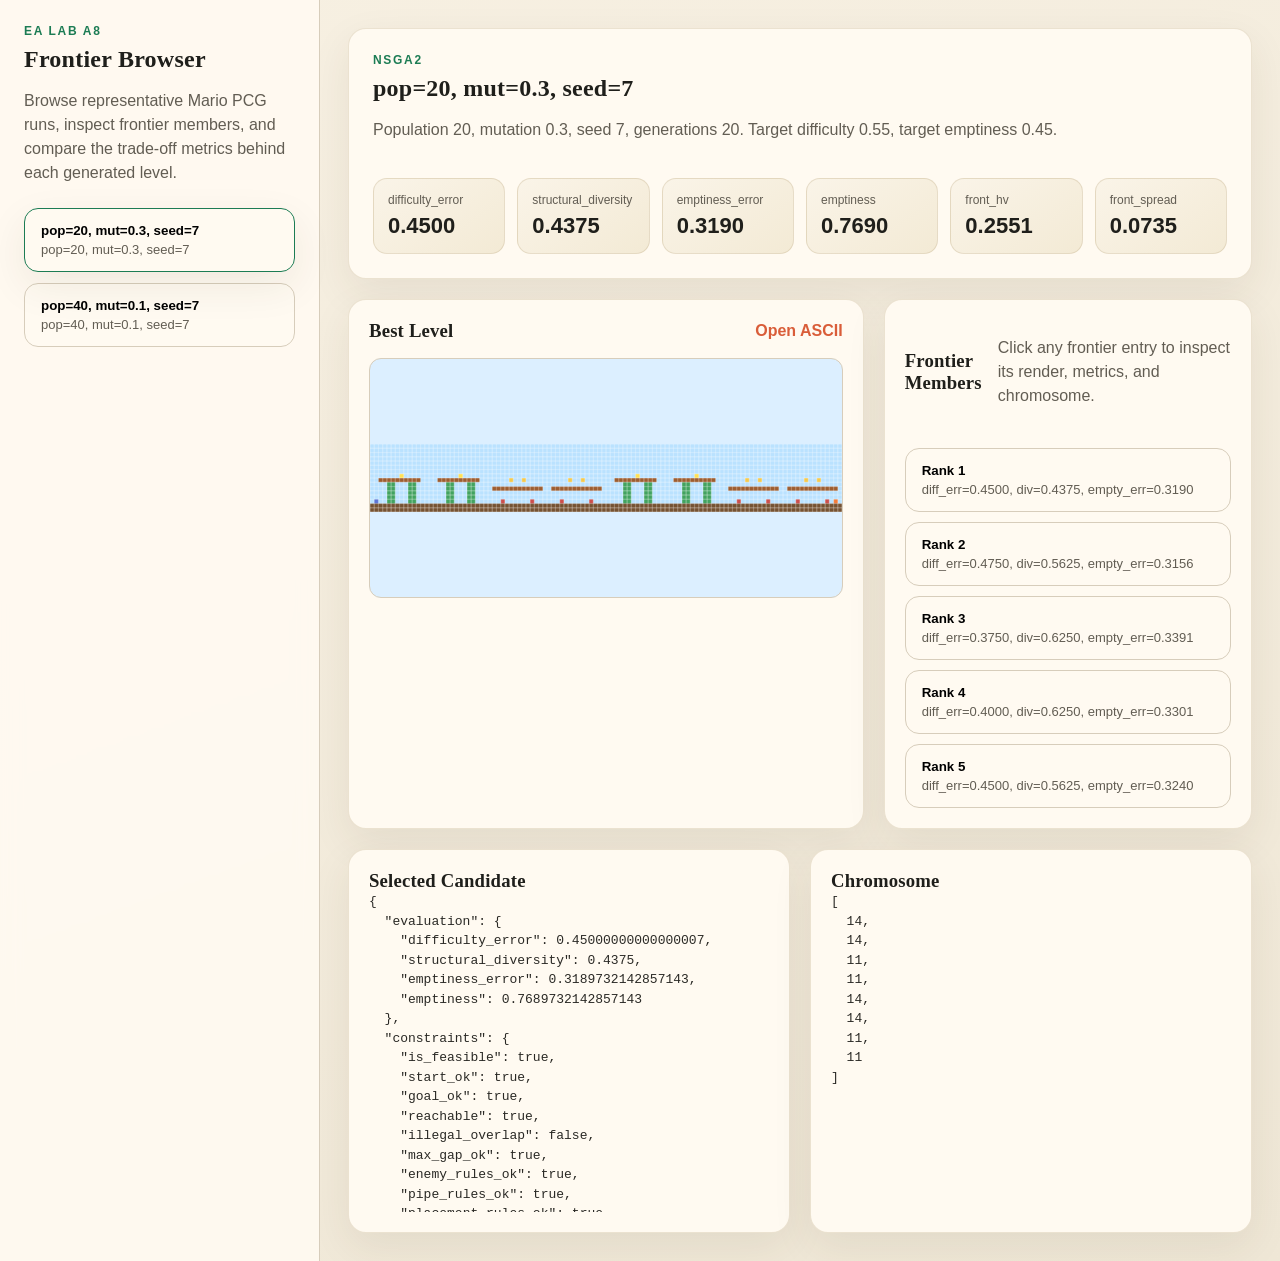
==== docs/results/frontier-browser/index.html @ c8a58a4f "feat: add frontier browser and v3 content plan" ====
<!DOCTYPE html>
<html lang="en">
  <head>
    <meta charset="UTF-8" />
    <meta name="viewport" content="width=device-width, initial-scale=1.0" />
    <title>Mario PCG Frontier Browser</title>
    <link rel="stylesheet" href="./styles.css" />
  </head>
  <body>
    <div class="page-shell">
      <aside class="sidebar">
        <div class="brand-block">
          <p class="eyebrow">EA Lab A8</p>
          <h1>Frontier Browser</h1>
          <p class="subcopy">
            Browse representative Mario PCG runs, inspect frontier members, and compare the trade-off metrics behind each generated level.
          </p>
        </div>
        <div id="case-list" class="case-list"></div>
      </aside>

      <main class="content">
        <section class="hero-panel">
          <div>
            <p id="case-tag" class="eyebrow">Showcase Case</p>
            <h2 id="case-title">Loading...</h2>
            <p id="case-summary" class="case-summary"></p>
          </div>
          <div class="metrics-grid" id="metric-cards"></div>
        </section>

        <section class="viewer-grid">
          <div class="viewer-card">
            <div class="viewer-header">
              <h3 id="viewer-title">Best Level</h3>
              <a id="viewer-json-link" class="inline-link" href="#" target="_blank" rel="noreferrer">Open summary</a>
            </div>
            <img id="viewer-image" class="viewer-image" alt="Selected level render" />
          </div>

          <div class="frontier-card">
            <div class="viewer-header">
              <h3>Frontier Members</h3>
              <p class="microcopy">Click any frontier entry to inspect its render, metrics, and chromosome.</p>
            </div>
            <div id="frontier-list" class="frontier-list"></div>
          </div>
        </section>

        <section class="detail-panel">
          <div class="detail-box">
            <h3>Selected Candidate</h3>
            <pre id="selected-metrics" class="detail-pre"></pre>
          </div>
          <div class="detail-box">
            <h3>Chromosome</h3>
            <pre id="selected-chromosome" class="detail-pre"></pre>
          </div>
        </section>
      </main>
    </div>

    <script src="./browser_data.js" defer></script>
    <script src="./app.js" defer></script>
  </body>
</html>
---- docs/results/frontier-browser/styles.css ----
:root {
  --bg: #f3efe6;
  --paper: #fffaf1;
  --ink: #1f1f1b;
  --muted: #625d53;
  --accent: #1c7c54;
  --accent-2: #d95d39;
  --line: #d7cdbb;
  --shadow: 0 14px 40px rgba(58, 46, 24, 0.08);
  --radius: 18px;
}

* {
  box-sizing: border-box;
}

body {
  margin: 0;
  font-family: "IBM Plex Sans", "Avenir Next", "Segoe UI", sans-serif;
  background: linear-gradient(160deg, #f7f0e2 0%, #efe7d6 100%);
  color: var(--ink);
}

.page-shell {
  display: grid;
  grid-template-columns: 320px 1fr;
  min-height: 100vh;
}

.sidebar {
  border-right: 1px solid var(--line);
  padding: 24px;
  background: rgba(255, 250, 241, 0.92);
  backdrop-filter: blur(10px);
}

.brand-block h1,
.hero-panel h2,
.viewer-header h3,
.detail-box h3 {
  margin: 0;
  font-family: Georgia, "Times New Roman", serif;
  letter-spacing: 0.01em;
}

.eyebrow {
  margin: 0 0 8px;
  font-size: 12px;
  font-weight: 700;
  letter-spacing: 0.14em;
  text-transform: uppercase;
  color: var(--accent);
}

.subcopy,
.case-summary,
.microcopy {
  color: var(--muted);
  line-height: 1.5;
}

.case-list,
.frontier-list {
  display: grid;
  gap: 10px;
  margin-top: 24px;
}

.case-button,
.frontier-button {
  width: 100%;
  border: 1px solid var(--line);
  background: var(--paper);
  border-radius: 14px;
  padding: 14px 16px;
  text-align: left;
  cursor: pointer;
  transition: transform 0.18s ease, border-color 0.18s ease, box-shadow 0.18s ease;
}

.case-button:hover,
.frontier-button:hover,
.case-button.active,
.frontier-button.active {
  transform: translateY(-1px);
  border-color: var(--accent);
  box-shadow: var(--shadow);
}

.content {
  padding: 28px;
  display: grid;
  gap: 20px;
}

.hero-panel,
.viewer-card,
.frontier-card,
.detail-box {
  background: var(--paper);
  border: 1px solid rgba(182, 161, 122, 0.28);
  border-radius: var(--radius);
  box-shadow: var(--shadow);
}

.hero-panel {
  padding: 24px;
  display: grid;
  gap: 20px;
}

.metrics-grid {
  display: grid;
  grid-template-columns: repeat(auto-fit, minmax(120px, 1fr));
  gap: 12px;
}

.metric-card {
  padding: 14px;
  border-radius: 14px;
  background: linear-gradient(145deg, #faf4e8 0%, #f3ead5 100%);
  border: 1px solid rgba(182, 161, 122, 0.28);
}

.metric-label {
  margin: 0 0 6px;
  color: var(--muted);
  font-size: 12px;
}

.metric-value {
  margin: 0;
  font-size: 22px;
  font-weight: 700;
}

.viewer-grid {
  display: grid;
  grid-template-columns: 1.4fr 1fr;
  gap: 20px;
}

.viewer-card,
.frontier-card,
.detail-box {
  padding: 20px;
}

.viewer-header {
  display: flex;
  justify-content: space-between;
  align-items: center;
  gap: 16px;
  margin-bottom: 16px;
}

.inline-link {
  color: var(--accent-2);
  text-decoration: none;
  font-weight: 600;
}

.viewer-image {
  width: 100%;
  border-radius: 12px;
  border: 1px solid var(--line);
  background: #dcefff;
}

.frontier-title {
  margin: 0 0 4px;
  font-weight: 700;
}

.frontier-meta {
  margin: 0;
  color: var(--muted);
  font-size: 13px;
}

.detail-panel {
  display: grid;
  grid-template-columns: 1fr 1fr;
  gap: 20px;
}

.detail-pre {
  margin: 0;
  white-space: pre-wrap;
  word-break: break-word;
  font-size: 13px;
  line-height: 1.5;
  color: #2a2925;
  max-height: 320px;
  overflow: auto;
}

.viewer-image {
  display: block;
  min-height: 240px;
  object-fit: contain;
}

@media (max-width: 1000px) {
  .page-shell {
    grid-template-columns: 1fr;
  }

  .viewer-grid,
  .detail-panel {
    grid-template-columns: 1fr;
  }
}
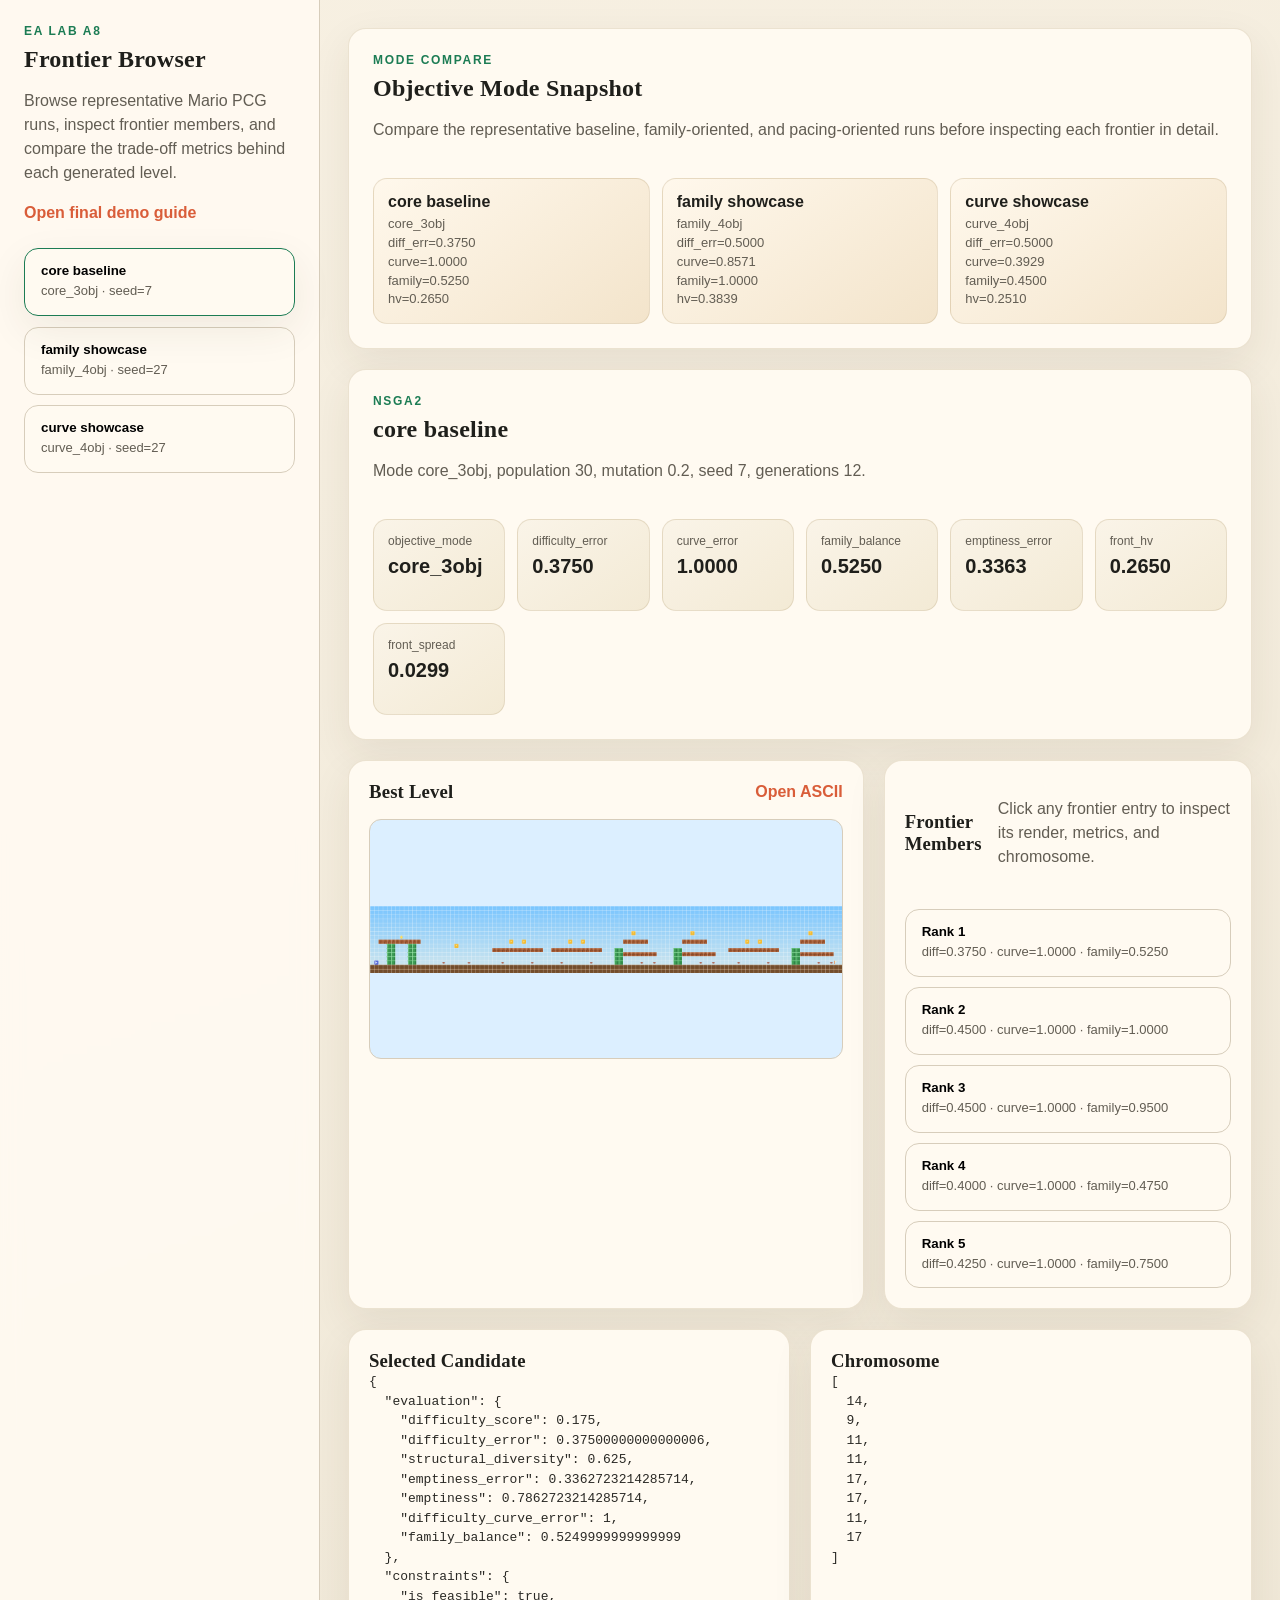
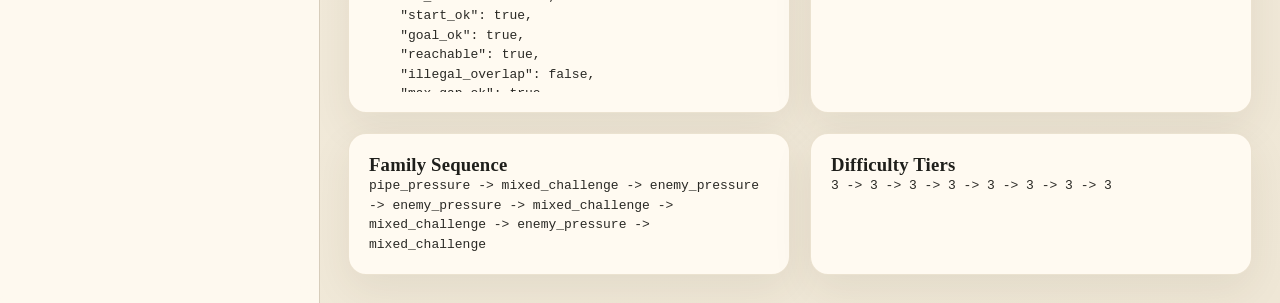
==== commit abc0a623: "feat: add semantic objective study and final demo artifacts" ====
--- a/docs/results/frontier-browser/index.html
+++ b/docs/results/frontier-browser/index.html
@@ -15,11 +15,25 @@
           <p class="subcopy">
             Browse representative Mario PCG runs, inspect frontier members, and compare the trade-off metrics behind each generated level.
           </p>
+          <p class="subcopy">
+            <a class="inline-link" href="../FINAL_DEMO_GUIDE_CN.md" target="_blank" rel="noreferrer">Open final demo guide</a>
+          </p>
         </div>
         <div id="case-list" class="case-list"></div>
       </aside>
 
       <main class="content">
+        <section class="hero-panel">
+          <div>
+            <p class="eyebrow">Mode Compare</p>
+            <h2>Objective Mode Snapshot</h2>
+            <p class="case-summary">
+              Compare the representative baseline, family-oriented, and pacing-oriented runs before inspecting each frontier in detail.
+            </p>
+          </div>
+          <div id="compare-grid" class="compare-grid"></div>
+        </section>
+
         <section class="hero-panel">
           <div>
             <p id="case-tag" class="eyebrow">Showcase Case</p>
@@ -57,6 +71,17 @@
             <pre id="selected-chromosome" class="detail-pre"></pre>
           </div>
         </section>
+
+        <section class="detail-panel">
+          <div class="detail-box">
+            <h3>Family Sequence</h3>
+            <pre id="selected-families" class="detail-pre"></pre>
+          </div>
+          <div class="detail-box">
+            <h3>Difficulty Tiers</h3>
+            <pre id="selected-tiers" class="detail-pre"></pre>
+          </div>
+        </section>
       </main>
     </div>
 
--- a/docs/results/frontier-browser/styles.css
+++ b/docs/results/frontier-browser/styles.css
@@ -115,11 +115,25 @@
   gap: 12px;
 }
 
+.compare-grid {
+  display: grid;
+  grid-template-columns: repeat(auto-fit, minmax(180px, 1fr));
+  gap: 12px;
+}
+
+.compare-card {
+  padding: 14px;
+  border-radius: 14px;
+  background: linear-gradient(145deg, #fff8ec 0%, #f3e4cb 100%);
+  border: 1px solid rgba(182, 161, 122, 0.28);
+}
+
 .metric-card {
   padding: 14px;
   border-radius: 14px;
   background: linear-gradient(145deg, #faf4e8 0%, #f3ead5 100%);
   border: 1px solid rgba(182, 161, 122, 0.28);
+  min-height: 92px;
 }
 
 .metric-label {
@@ -130,8 +144,9 @@
 
 .metric-value {
   margin: 0;
-  font-size: 22px;
+  font-size: 20px;
   font-weight: 700;
+  line-height: 1.2;
 }
 
 .viewer-grid {
@@ -176,6 +191,7 @@
   margin: 0;
   color: var(--muted);
   font-size: 13px;
+  line-height: 1.45;
 }
 
 .detail-panel {
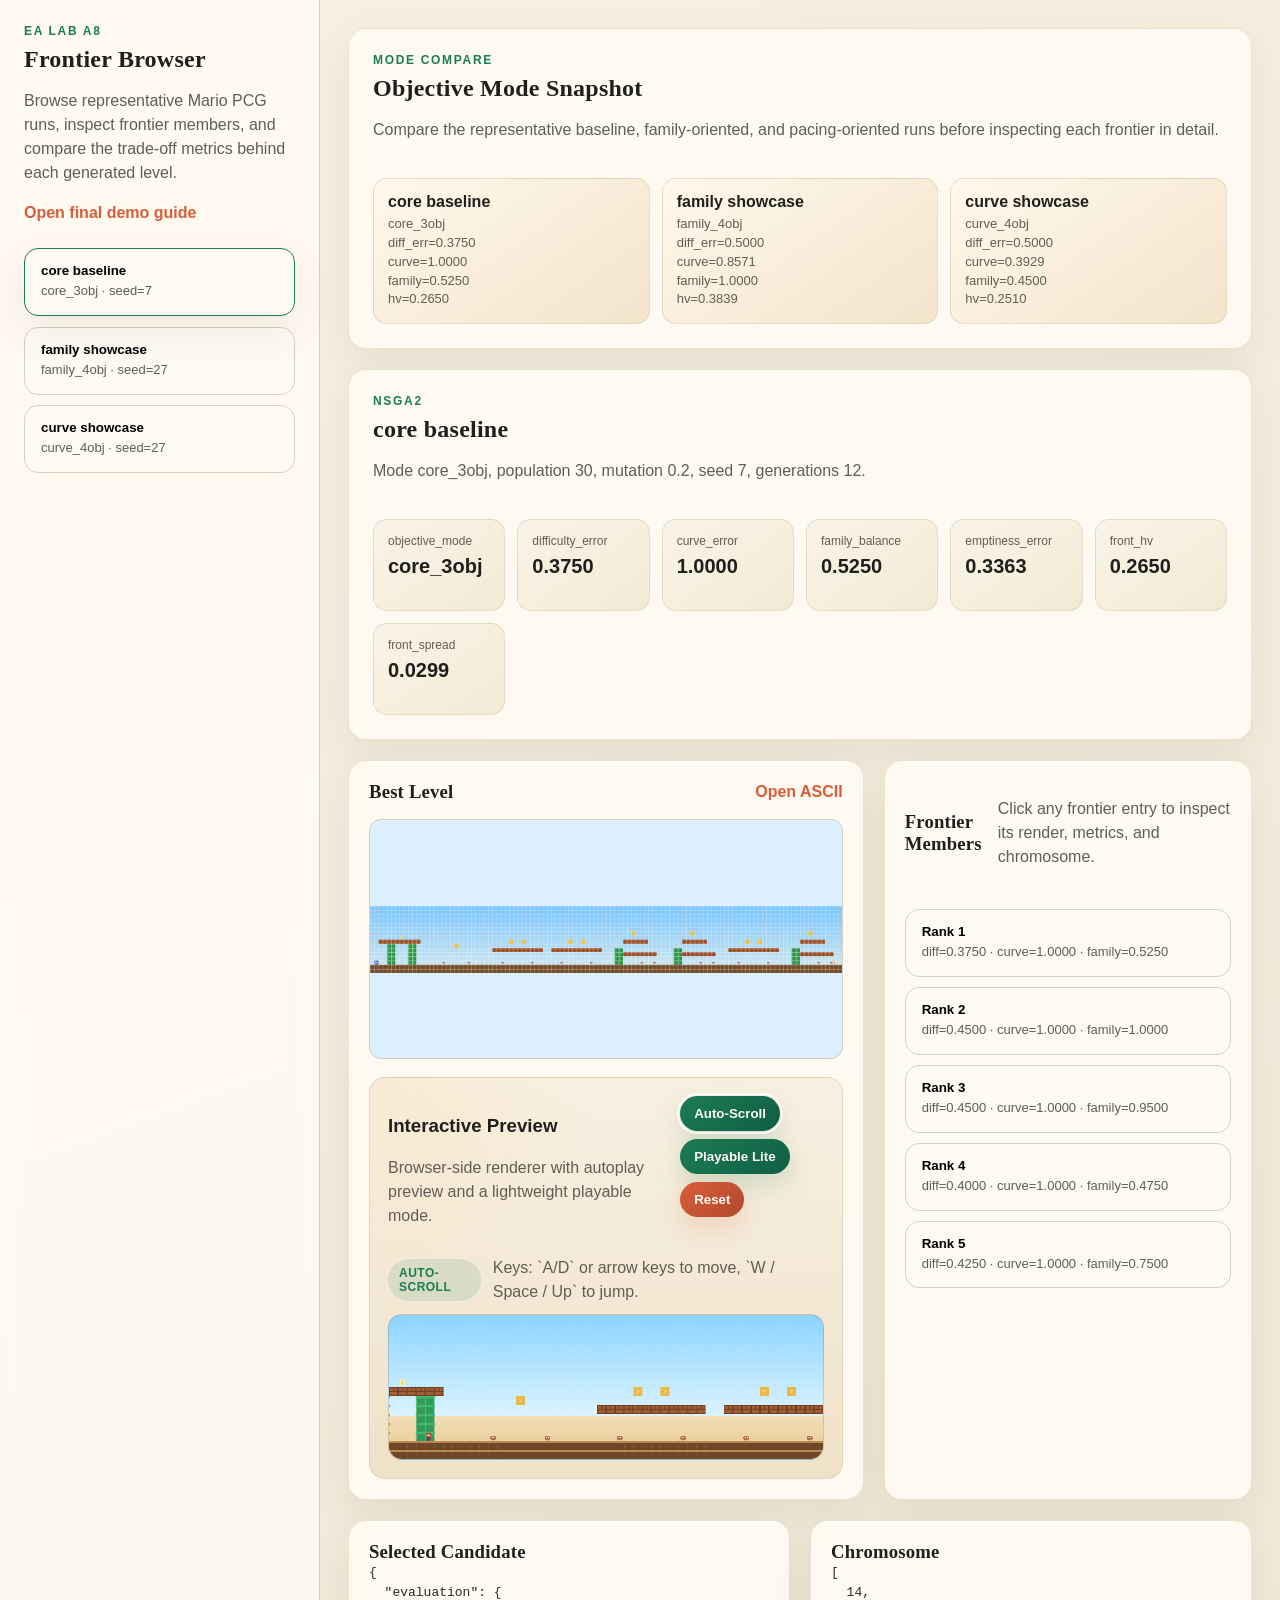
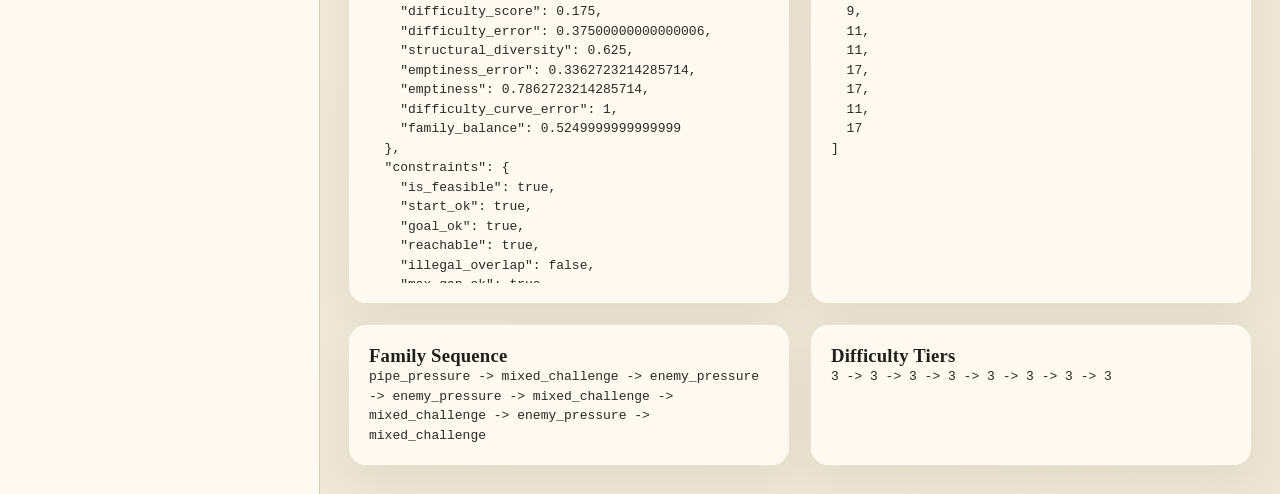
==== commit 2d94582f: "feat: add interactive frontier browser preview" ====
--- a/docs/results/frontier-browser/index.html
+++ b/docs/results/frontier-browser/index.html
@@ -50,6 +50,31 @@
               <a id="viewer-json-link" class="inline-link" href="#" target="_blank" rel="noreferrer">Open summary</a>
             </div>
             <img id="viewer-image" class="viewer-image" alt="Selected level render" />
+
+            <div class="play-shell">
+              <div class="play-header">
+                <div>
+                  <h3>Interactive Preview</h3>
+                  <p class="microcopy">
+                    Browser-side renderer with autoplay preview and a lightweight playable mode.
+                  </p>
+                </div>
+                <div class="play-controls">
+                  <button id="preview-autoplay" class="control-button" type="button">Auto-Scroll</button>
+                  <button id="preview-playable" class="control-button" type="button">Playable Lite</button>
+                  <button id="preview-reset" class="control-button ghost" type="button">Reset</button>
+                </div>
+              </div>
+
+              <div class="play-meta">
+                <span id="preview-mode-badge" class="mode-badge">Loading</span>
+                <span id="preview-hint" class="microcopy">Keys: `A/D` or arrow keys to move, `W / Space / Up` to jump.</span>
+              </div>
+
+              <div class="canvas-frame">
+                <canvas id="preview-canvas" width="960" height="320"></canvas>
+              </div>
+            </div>
           </div>
 
           <div class="frontier-card">
--- a/docs/results/frontier-browser/styles.css
+++ b/docs/results/frontier-browser/styles.css
@@ -161,6 +161,86 @@
   padding: 20px;
 }
 
+.play-shell {
+  margin-top: 18px;
+  padding: 18px;
+  border: 1px solid rgba(182, 161, 122, 0.28);
+  border-radius: 16px;
+  background:
+    radial-gradient(circle at top left, rgba(255, 220, 170, 0.28), transparent 36%),
+    linear-gradient(180deg, #f7f0e2 0%, #efe2c9 100%);
+}
+
+.play-header {
+  display: flex;
+  justify-content: space-between;
+  align-items: flex-start;
+  gap: 18px;
+  margin-bottom: 12px;
+}
+
+.play-controls {
+  display: flex;
+  flex-wrap: wrap;
+  gap: 8px;
+}
+
+.control-button {
+  border: 0;
+  border-radius: 999px;
+  padding: 10px 14px;
+  background: linear-gradient(135deg, #1c7c54 0%, #0f5f45 100%);
+  color: #fffaf1;
+  font-weight: 700;
+  cursor: pointer;
+  box-shadow: 0 10px 24px rgba(28, 124, 84, 0.18);
+}
+
+.control-button.ghost {
+  background: linear-gradient(135deg, #d95d39 0%, #b1492d 100%);
+  box-shadow: 0 10px 24px rgba(217, 93, 57, 0.18);
+}
+
+.control-button.active {
+  outline: 2px solid rgba(255, 255, 255, 0.8);
+  outline-offset: 1px;
+}
+
+.play-meta {
+  display: flex;
+  justify-content: space-between;
+  align-items: center;
+  gap: 12px;
+  margin-bottom: 10px;
+}
+
+.mode-badge {
+  display: inline-flex;
+  align-items: center;
+  padding: 7px 11px;
+  border-radius: 999px;
+  background: rgba(28, 124, 84, 0.12);
+  color: var(--accent);
+  font-weight: 700;
+  font-size: 12px;
+  letter-spacing: 0.04em;
+  text-transform: uppercase;
+}
+
+.canvas-frame {
+  overflow: hidden;
+  border-radius: 14px;
+  border: 1px solid rgba(125, 109, 84, 0.25);
+  background: linear-gradient(180deg, #89cfff 0%, #d3f0ff 65%, #f4dfb4 65%, #ead5a8 100%);
+}
+
+#preview-canvas {
+  width: 100%;
+  height: auto;
+  display: block;
+  image-rendering: pixelated;
+}
+
 .viewer-header {
   display: flex;
   justify-content: space-between;
@@ -226,4 +306,10 @@
   .detail-panel {
     grid-template-columns: 1fr;
   }
-}
+
+  .play-header,
+  .play-meta {
+    flex-direction: column;
+    align-items: flex-start;
+  }
+}
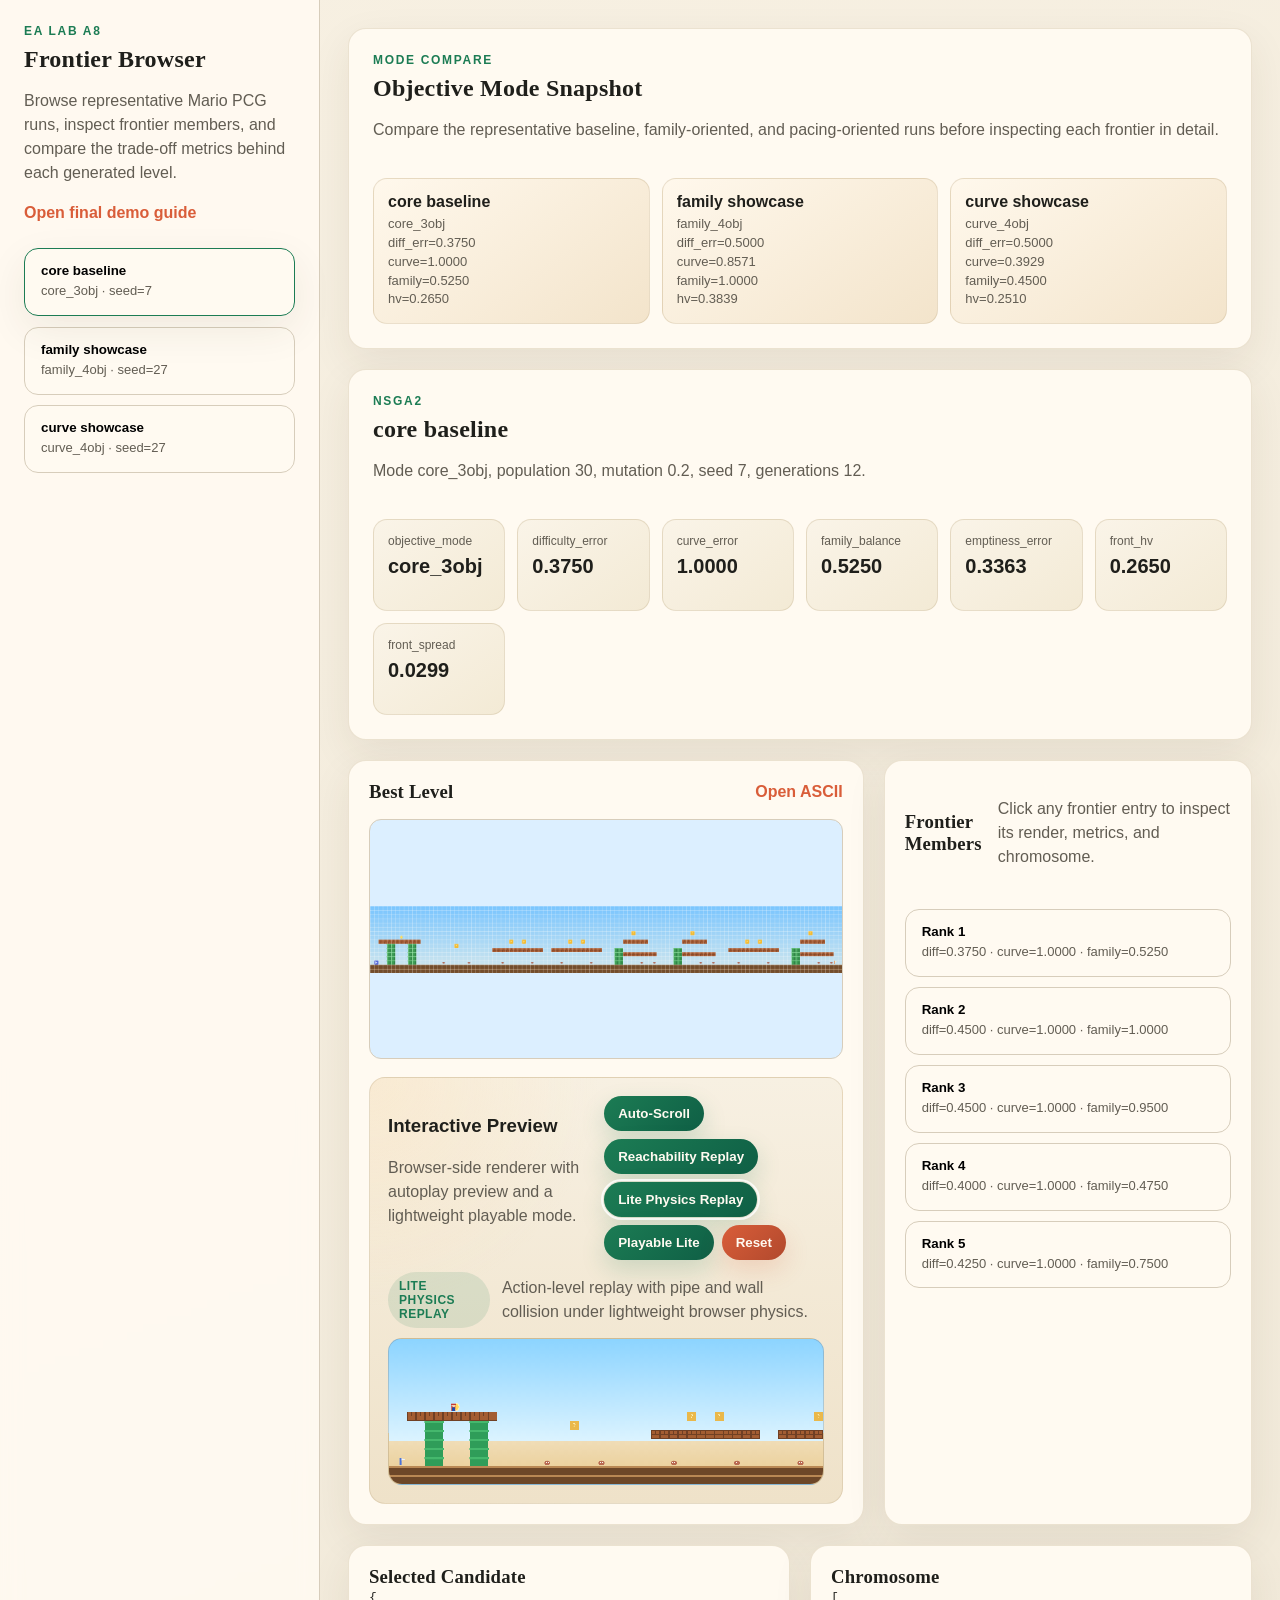
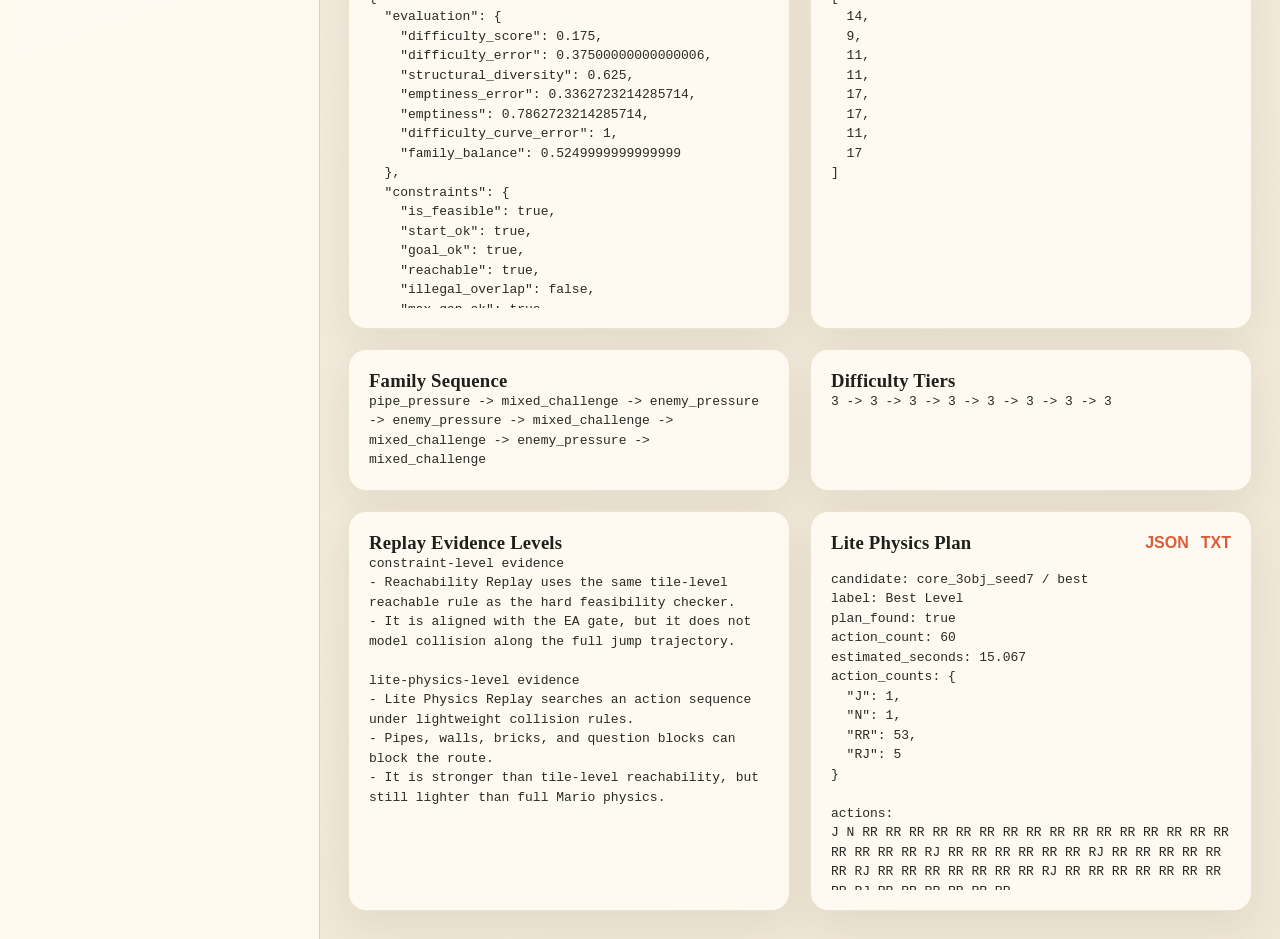
==== commit caa4b1c2: "feat: export lite physics replay evidence" ====
--- a/docs/results/frontier-browser/index.html
+++ b/docs/results/frontier-browser/index.html
@@ -61,6 +61,8 @@
                 </div>
                 <div class="play-controls">
                   <button id="preview-autoplay" class="control-button" type="button">Auto-Scroll</button>
+                  <button id="preview-replay" class="control-button" type="button">Reachability Replay</button>
+                  <button id="preview-physics" class="control-button" type="button">Lite Physics Replay</button>
                   <button id="preview-playable" class="control-button" type="button">Playable Lite</button>
                   <button id="preview-reset" class="control-button ghost" type="button">Reset</button>
                 </div>
@@ -68,7 +70,9 @@
 
               <div class="play-meta">
                 <span id="preview-mode-badge" class="mode-badge">Loading</span>
-                <span id="preview-hint" class="microcopy">Keys: `A/D` or arrow keys to move, `W / Space / Up` to jump.</span>
+                <span id="preview-hint" class="microcopy">
+                  Reachability Replay follows the simplified feasible-path rule; Lite Physics Replay adds collision-aware action planning.
+                </span>
               </div>
 
               <div class="canvas-frame">
@@ -107,10 +111,28 @@
             <pre id="selected-tiers" class="detail-pre"></pre>
           </div>
         </section>
+
+        <section class="detail-panel">
+          <div class="detail-box">
+            <h3>Replay Evidence Levels</h3>
+            <pre id="replay-evidence" class="detail-pre"></pre>
+          </div>
+          <div class="detail-box">
+            <div class="viewer-header">
+              <h3>Lite Physics Plan</h3>
+              <div class="link-row">
+                <a id="physics-plan-json-link" class="inline-link" href="./lite_physics_plans.json" target="_blank" rel="noreferrer">JSON</a>
+                <a id="physics-plan-text-link" class="inline-link" href="./lite_physics_plans.txt" target="_blank" rel="noreferrer">TXT</a>
+              </div>
+            </div>
+            <pre id="physics-plan-summary" class="detail-pre"></pre>
+          </div>
+        </section>
       </main>
     </div>
 
     <script src="./browser_data.js" defer></script>
+    <script src="./lite_physics_plans.js" defer></script>
     <script src="./app.js" defer></script>
   </body>
 </html>
--- a/docs/results/frontier-browser/styles.css
+++ b/docs/results/frontier-browser/styles.css
@@ -249,6 +249,12 @@
   margin-bottom: 16px;
 }
 
+.link-row {
+  display: flex;
+  flex-wrap: wrap;
+  gap: 12px;
+}
+
 .inline-link {
   color: var(--accent-2);
   text-decoration: none;
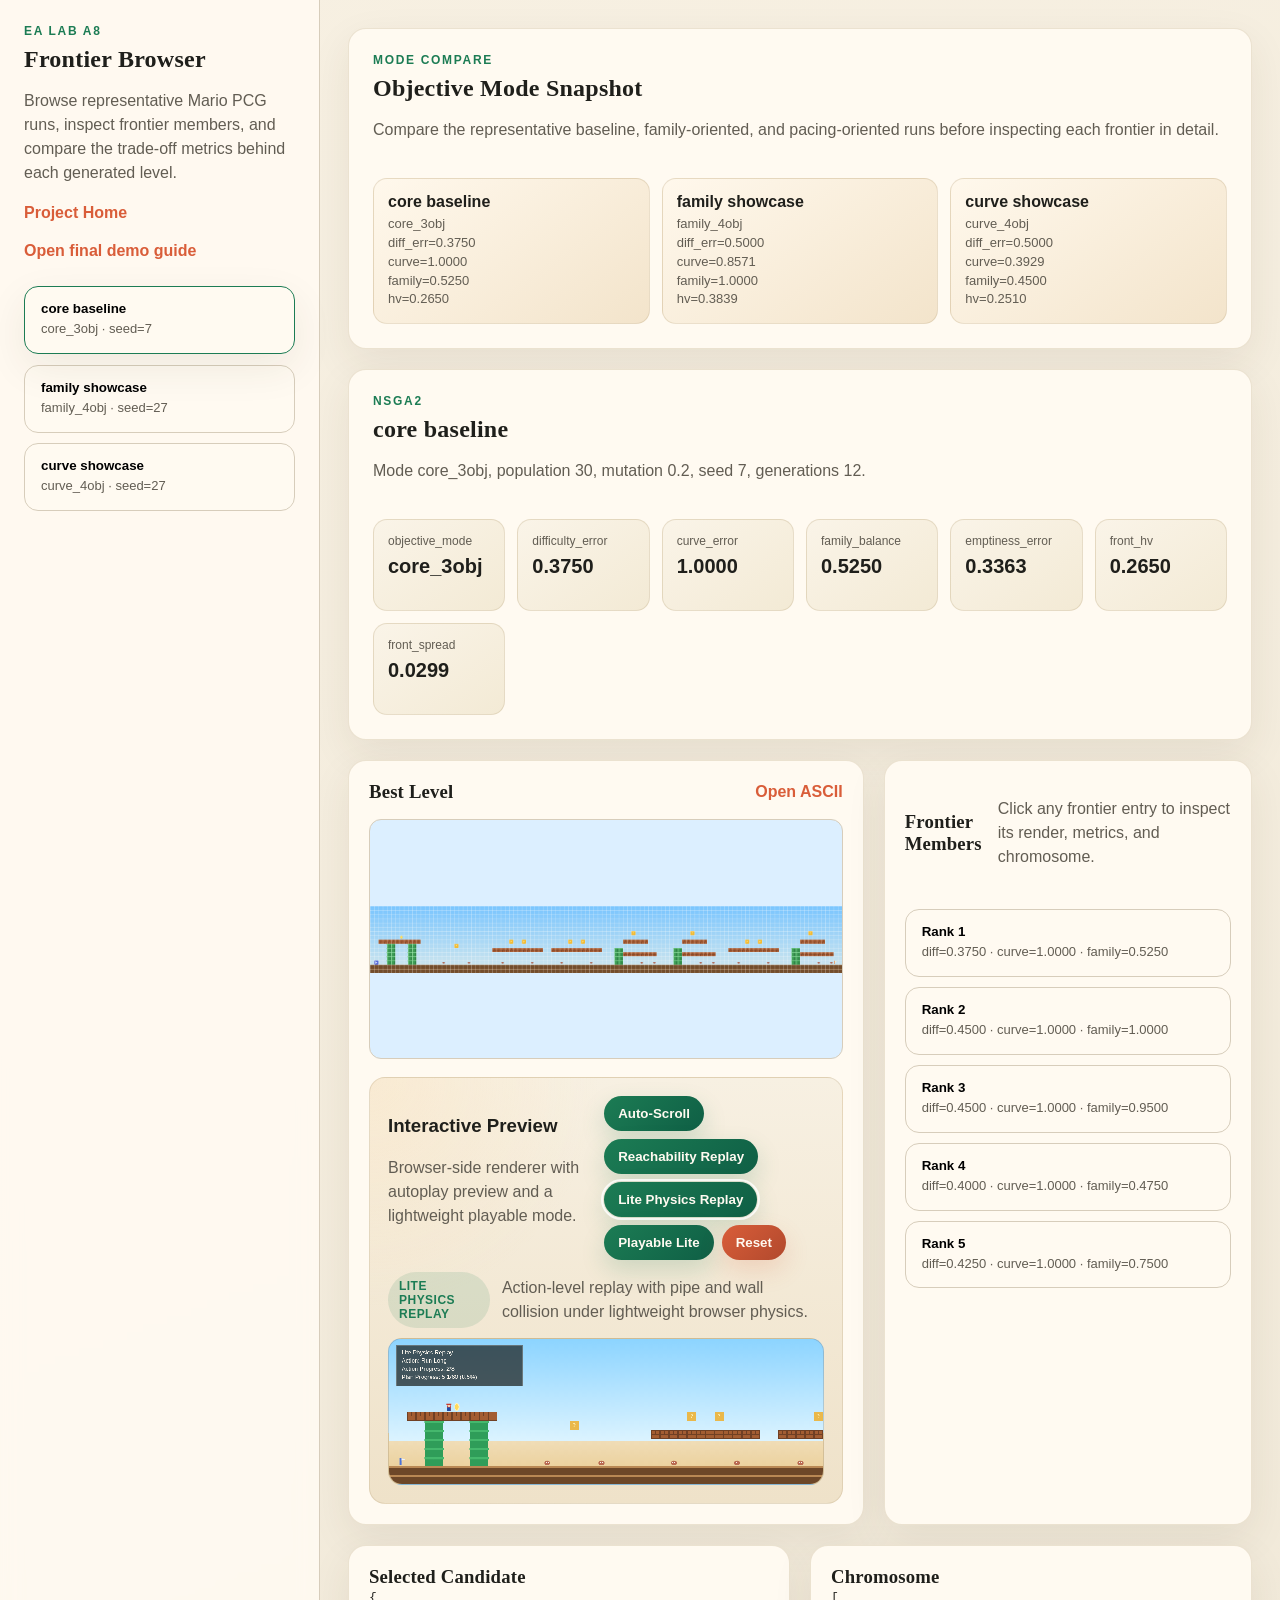
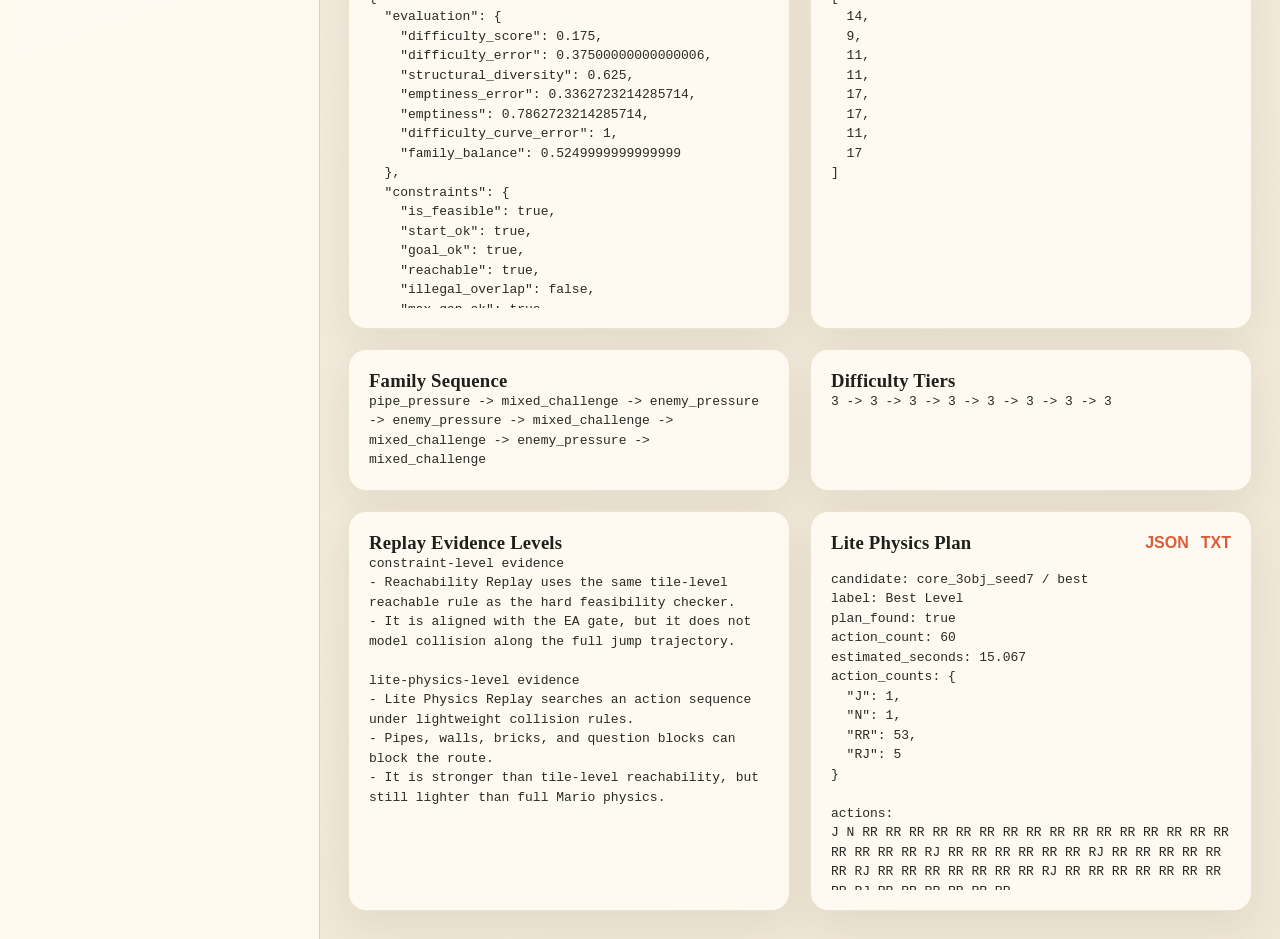
==== commit 8162e2c5: "docs: prepare pages entry for demo site" ====
--- a/docs/results/frontier-browser/index.html
+++ b/docs/results/frontier-browser/index.html
@@ -15,9 +15,14 @@
           <p class="subcopy">
             Browse representative Mario PCG runs, inspect frontier members, and compare the trade-off metrics behind each generated level.
           </p>
-          <p class="subcopy">
-            <a class="inline-link" href="../FINAL_DEMO_GUIDE_CN.md" target="_blank" rel="noreferrer">Open final demo guide</a>
-          </p>
+          <div class="brand-links">
+            <p class="subcopy">
+              <a class="inline-link" href="../../index.html">Project Home</a>
+            </p>
+            <p class="subcopy">
+              <a class="inline-link" href="../FINAL_DEMO_GUIDE_CN.md" target="_blank" rel="noreferrer">Open final demo guide</a>
+            </p>
+          </div>
         </div>
         <div id="case-list" class="case-list"></div>
       </aside>
--- a/docs/results/frontier-browser/styles.css
+++ b/docs/results/frontier-browser/styles.css
@@ -59,6 +59,17 @@
   line-height: 1.5;
 }
 
+.brand-links {
+  display: flex;
+  flex-wrap: wrap;
+  gap: 14px;
+  margin-top: 8px;
+}
+
+.brand-links .subcopy {
+  margin: 0;
+}
+
 .case-list,
 .frontier-list {
   display: grid;
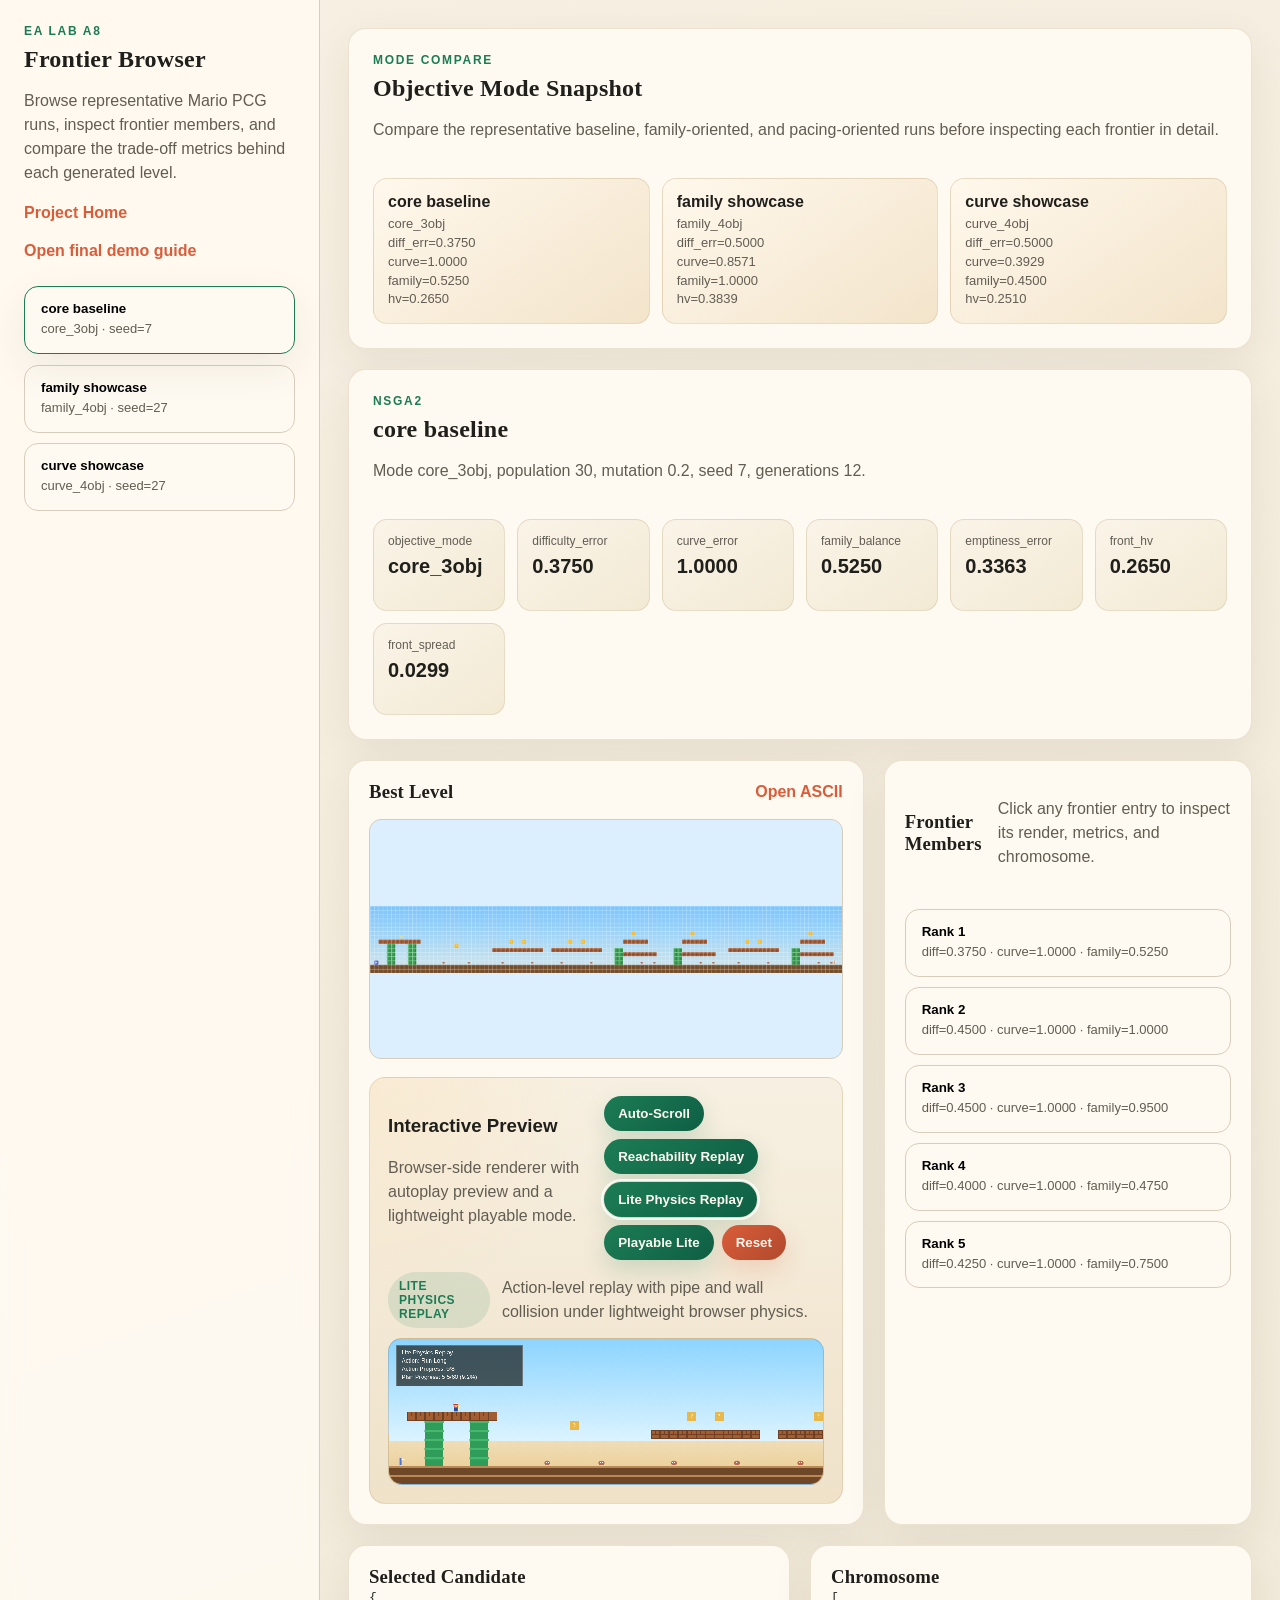
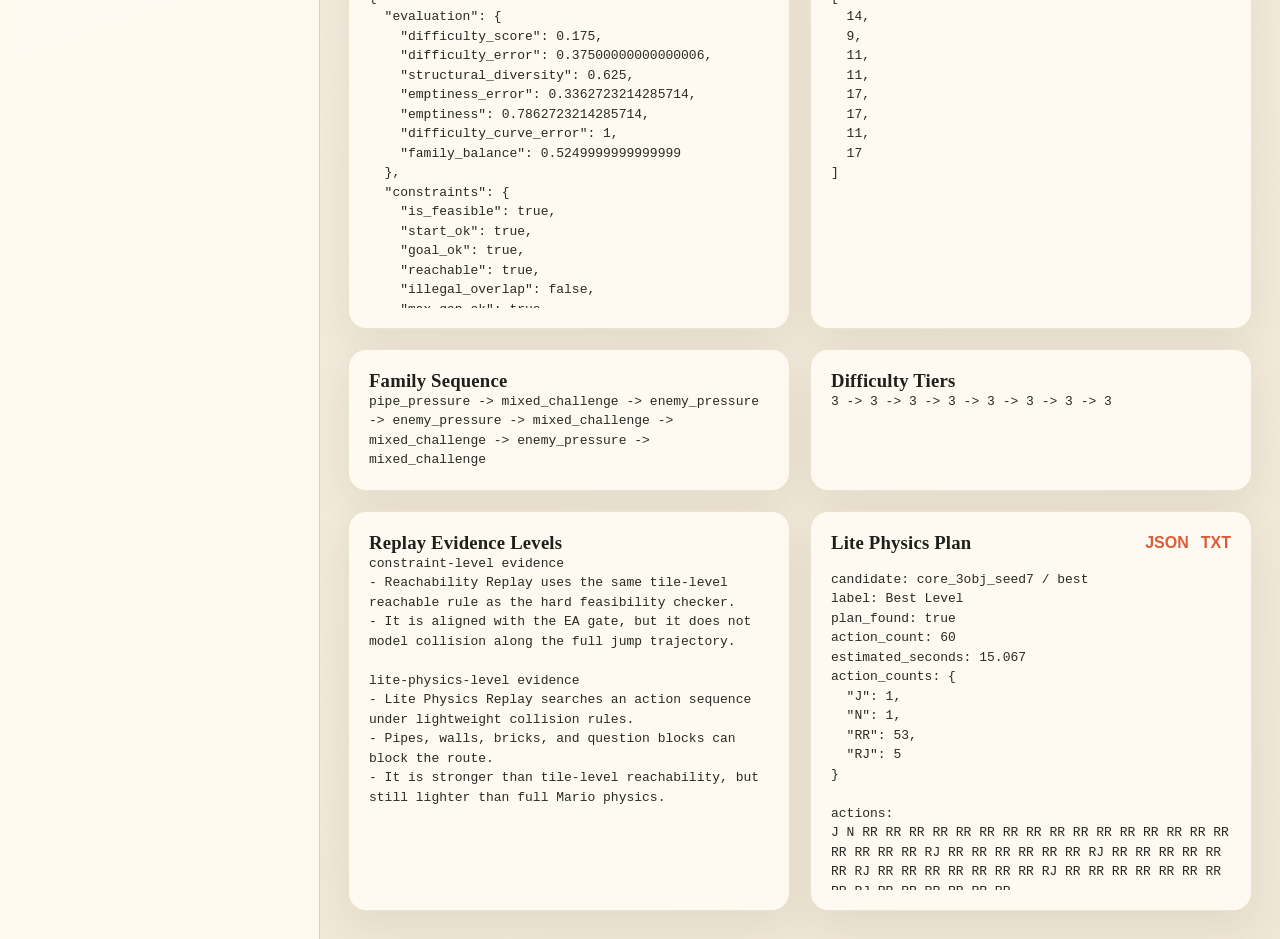
==== commit 463da8c1: "docs: organize report and presentation materials" ====
--- a/docs/results/frontier-browser/index.html
+++ b/docs/results/frontier-browser/index.html
@@ -20,7 +20,7 @@
               <a class="inline-link" href="../../index.html">Project Home</a>
             </p>
             <p class="subcopy">
-              <a class="inline-link" href="../FINAL_DEMO_GUIDE_CN.md" target="_blank" rel="noreferrer">Open final demo guide</a>
+              <a class="inline-link" href="../pre/FINAL_DEMO_GUIDE_CN.md" target="_blank" rel="noreferrer">Open final demo guide</a>
             </p>
           </div>
         </div>
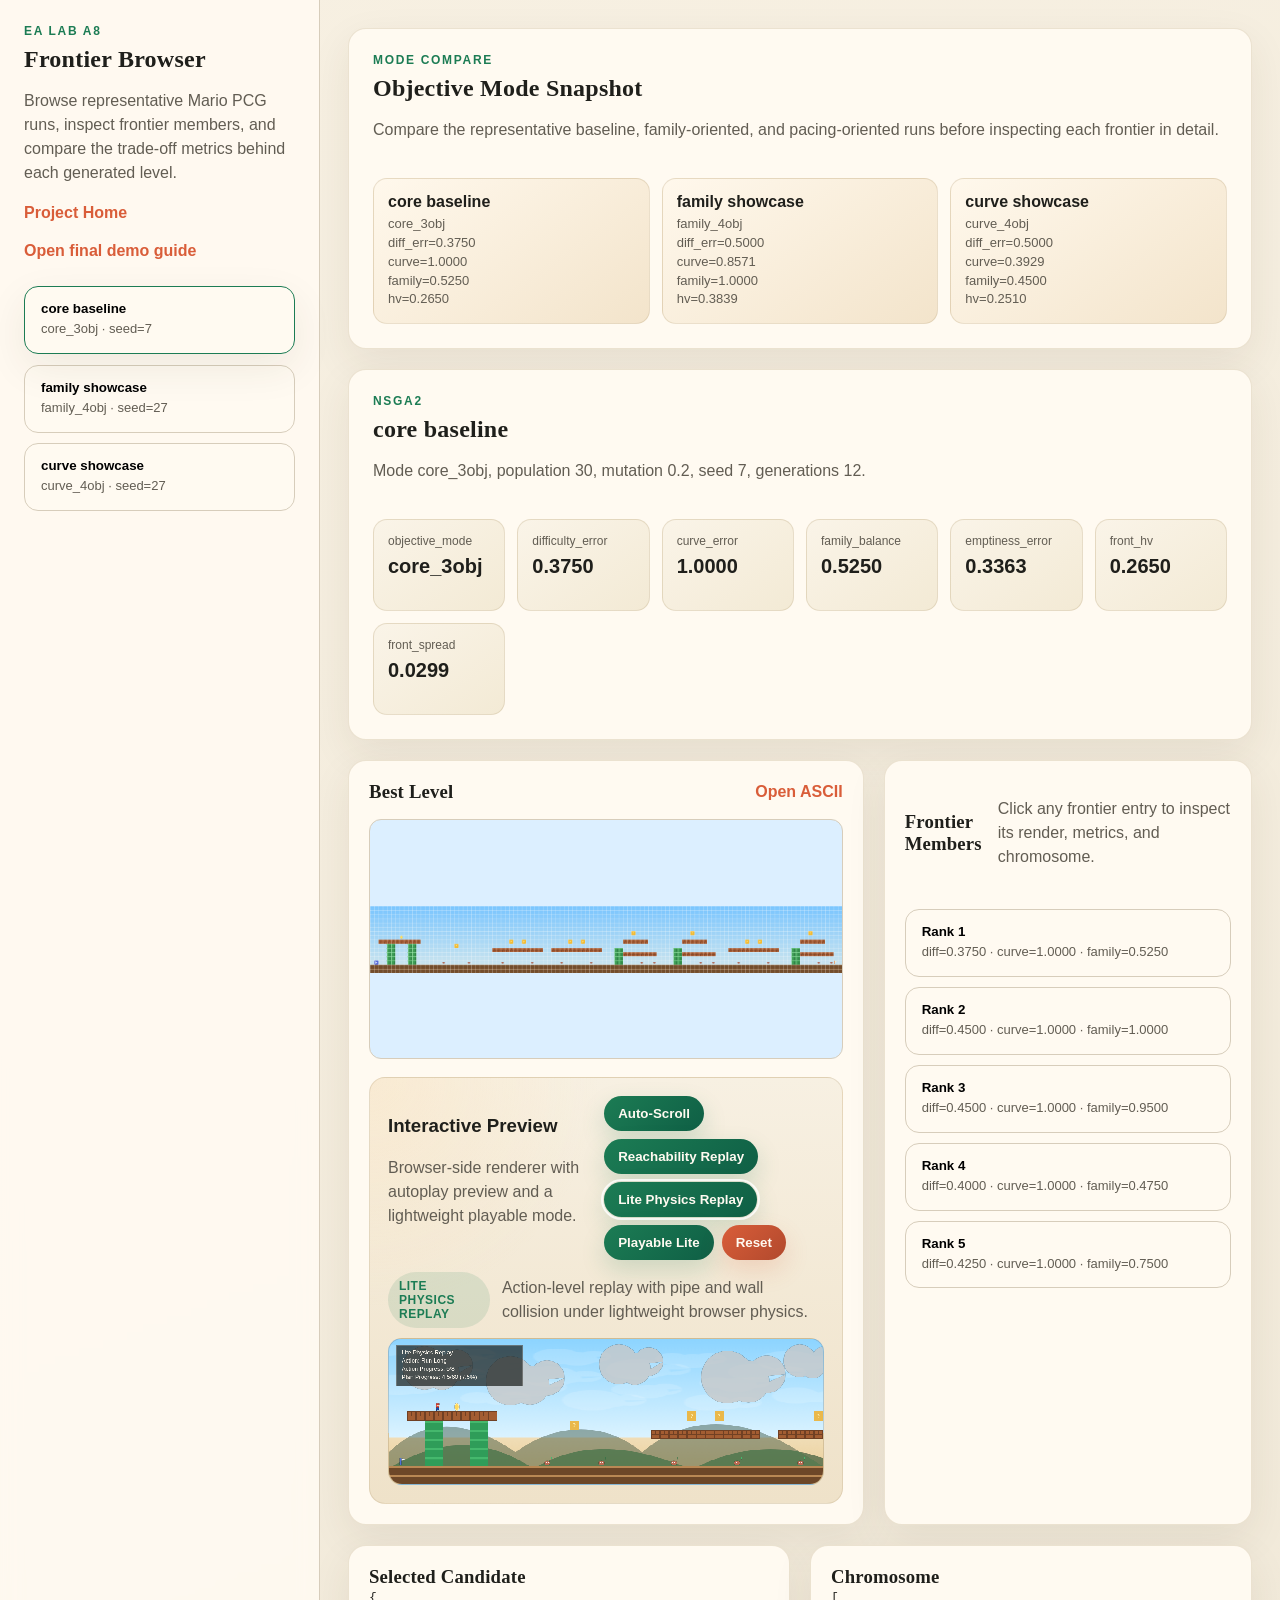
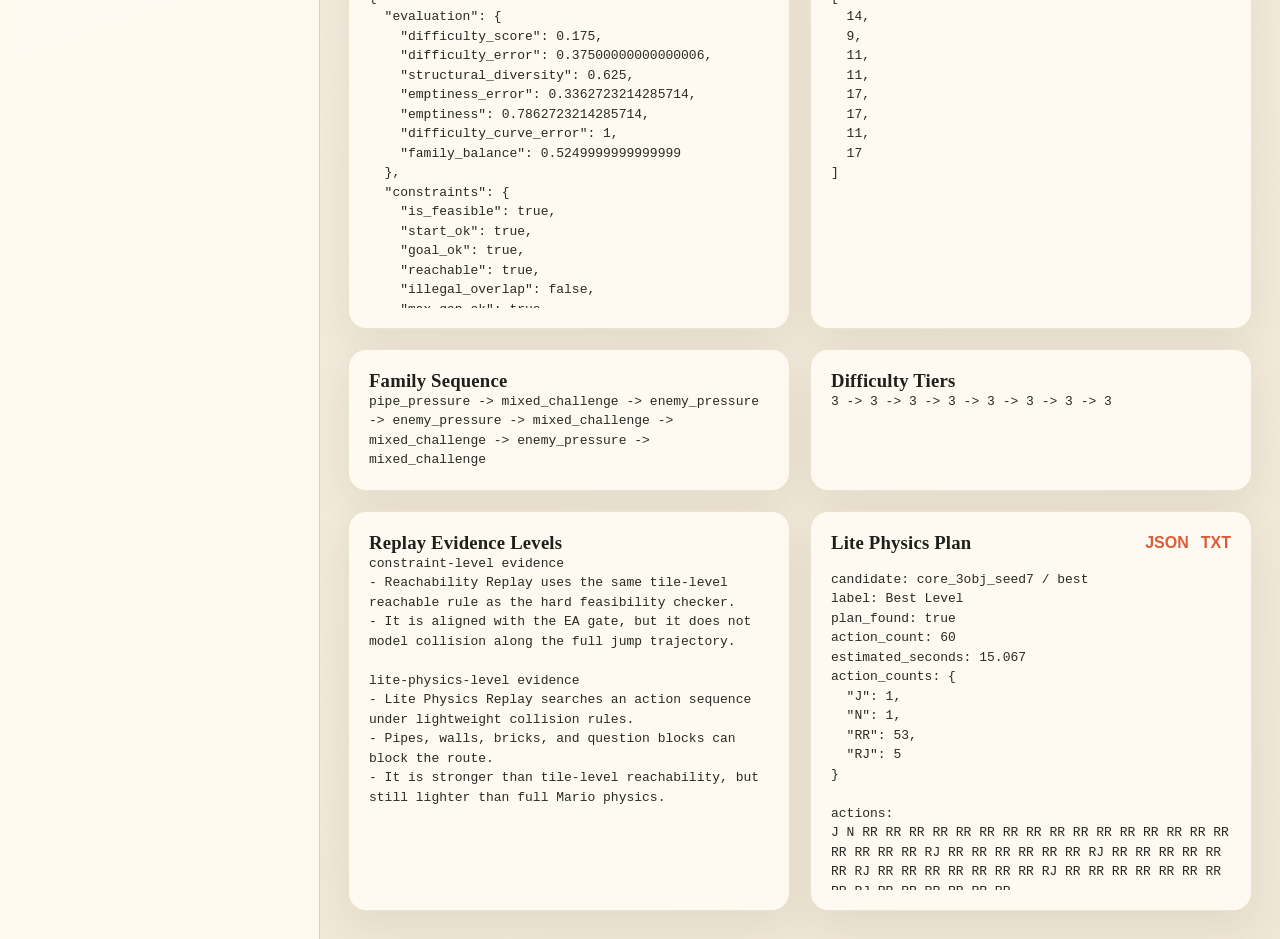
==== commit b0523919: "feat: enhance frontier preview webgl visuals" ====
--- a/docs/results/frontier-browser/index.html
+++ b/docs/results/frontier-browser/index.html
@@ -82,6 +82,7 @@
 
               <div class="canvas-frame">
                 <canvas id="preview-canvas" width="960" height="320"></canvas>
+                <canvas id="preview-overlay" width="960" height="320"></canvas>
               </div>
             </div>
           </div>
--- a/docs/results/frontier-browser/styles.css
+++ b/docs/results/frontier-browser/styles.css
@@ -239,17 +239,27 @@
 }
 
 .canvas-frame {
+  position: relative;
   overflow: hidden;
   border-radius: 14px;
   border: 1px solid rgba(125, 109, 84, 0.25);
   background: linear-gradient(180deg, #89cfff 0%, #d3f0ff 65%, #f4dfb4 65%, #ead5a8 100%);
 }
 
-#preview-canvas {
+#preview-canvas,
+#preview-overlay {
   width: 100%;
   height: auto;
   display: block;
   image-rendering: pixelated;
+}
+
+#preview-overlay {
+  position: absolute;
+  inset: 0;
+  width: 100%;
+  height: 100%;
+  pointer-events: none;
 }
 
 .viewer-header {
